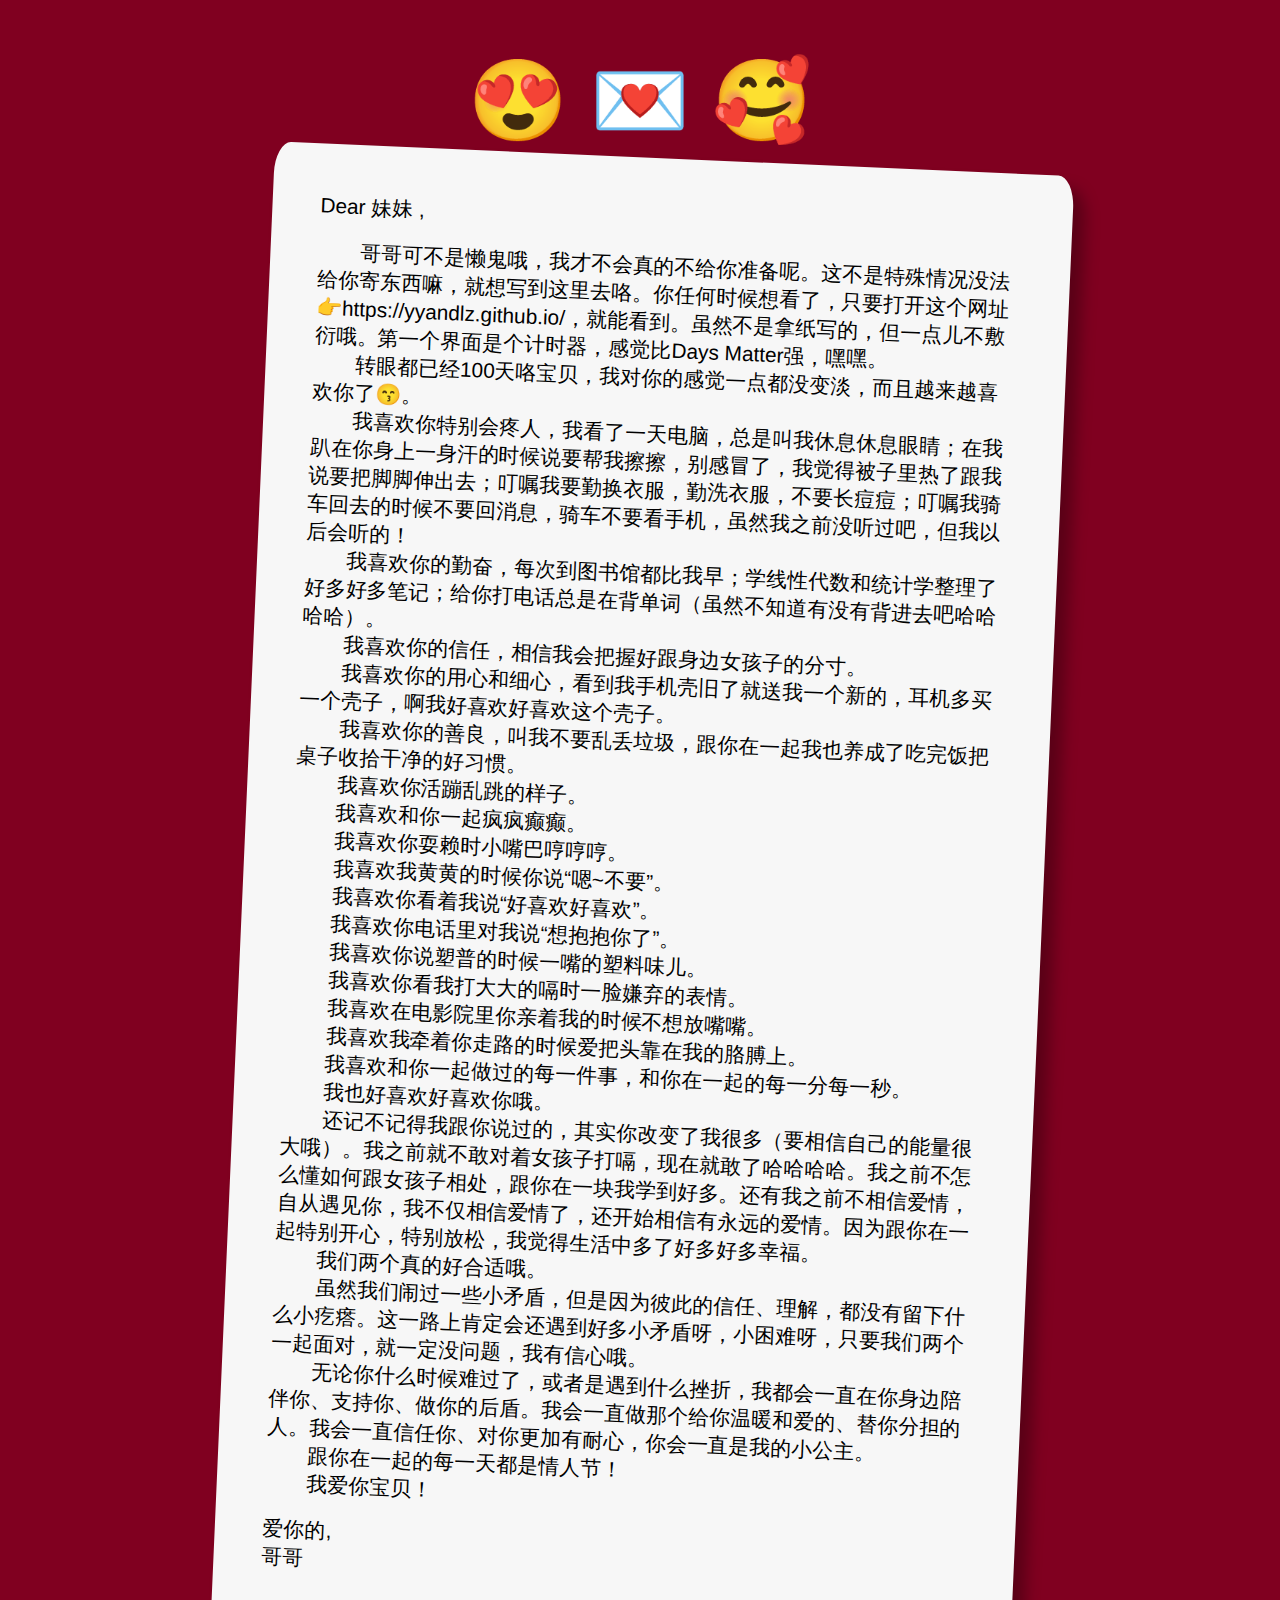
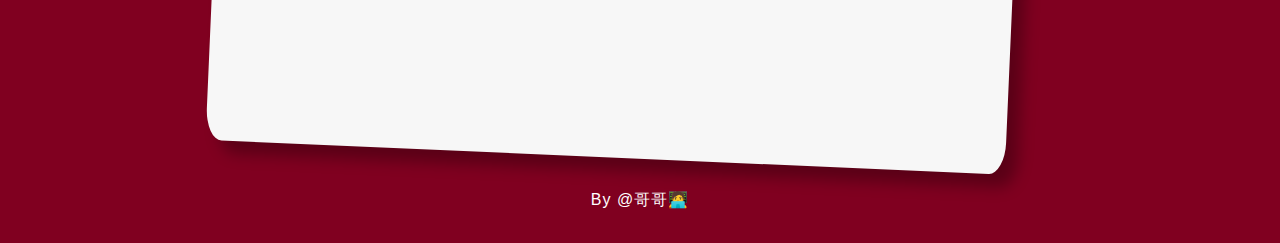
==== toyaya.html @ 60c0b782 "Add files via upload" ====
<!DOCTYPE html>
<html>
    <head>
        <title>To💌YAYA</title>
        <link rel="stylesheet" type="text/css" href="mystyle.css">
    </head>
  
  <body>
    <div class = "wrap">
      <h1>😍 💌 🥰</h1>
      <h6> </h6>
      <div class = "postcard">
  
        <div class = "letter">
          <form action="#" method="post" class="message_form">
            <p class = "push">Dear 妹妹 ,</p><br>
            <br>

              
<p class = "push">&emsp;&emsp;哥哥可不是懒鬼哦，我才不会真的不给你准备呢。这不是特殊情况没法给你寄东西嘛，就想写到这里去咯。你任何时候想看了，只要打开这个网址👉https://yyandlz.github.io/，就能看到。虽然不是拿纸写的，但一点儿不敷衍哦。第一个界面是个计时器，感觉比Days Matter强，嘿嘿。</p><br>
<p class = "push">&emsp;&emsp;转眼都已经100天咯宝贝，我对你的感觉一点都没变淡，而且越来越喜欢你了😙。</p><br>
<p class = "push">&emsp;&emsp;我喜欢你特别会疼人，我看了一天电脑，总是叫我休息休息眼睛；在我趴在你身上一身汗的时候说要帮我擦擦，别感冒了，我觉得被子里热了跟我说要把脚脚伸出去；叮嘱我要勤换衣服，勤洗衣服，不要长痘痘；叮嘱我骑车回去的时候不要回消息，骑车不要看手机，虽然我之前没听过吧，但我以后会听的！</p><br>
<p class = "push">&emsp;&emsp;我喜欢你的勤奋，每次到图书馆都比我早；学线性代数和统计学整理了好多好多笔记；给你打电话总是在背单词（虽然不知道有没有背进去吧哈哈哈哈）。</p><br>
<p class = "push">&emsp;&emsp;我喜欢你的信任，相信我会把握好跟身边女孩子的分寸。</p><br>
<p class = "push">&emsp;&emsp;我喜欢你的用心和细心，看到我手机壳旧了就送我一个新的，耳机多买一个壳子，啊我好喜欢好喜欢这个壳子。</p><br>
<p class = "push">&emsp;&emsp;我喜欢你的善良，叫我不要乱丢垃圾，跟你在一起我也养成了吃完饭把桌子收拾干净的好习惯。</p><br>
<p class = "push">&emsp;&emsp;我喜欢你活蹦乱跳的样子。</p><br>
<p class = "push">&emsp;&emsp;我喜欢和你一起疯疯癫癫。</p><br>
<p class = "push">&emsp;&emsp;我喜欢你耍赖时小嘴巴哼哼哼。</p><br>
<p class = "push">&emsp;&emsp;我喜欢我黄黄的时候你说“嗯~不要”。</p><br>
<p class = "push">&emsp;&emsp;我喜欢你看着我说“好喜欢好喜欢”。</p><br>
<p class = "push">&emsp;&emsp;我喜欢你电话里对我说“想抱抱你了”。</p><br>
<p class = "push">&emsp;&emsp;我喜欢你说塑普的时候一嘴的塑料味儿。</p><br>
<p class = "push">&emsp;&emsp;我喜欢你看我打大大的嗝时一脸嫌弃的表情。</p><br>
<p class = "push">&emsp;&emsp;我喜欢在电影院里你亲着我的时候不想放嘴嘴。</p><br>
<p class = "push">&emsp;&emsp;我喜欢我牵着你走路的时候爱把头靠在我的胳膊上。</p><br>
<p class = "push">&emsp;&emsp;我喜欢和你一起做过的每一件事，和你在一起的每一分每一秒。</p><br>
<p class = "push">&emsp;&emsp;我也好喜欢好喜欢你哦。</p><br>
<p class = "push">&emsp;&emsp;还记不记得我跟你说过的，其实你改变了我很多（要相信自己的能量很大哦）。我之前就不敢对着女孩子打嗝，现在就敢了哈哈哈哈。我之前不怎么懂如何跟女孩子相处，跟你在一块我学到好多。还有我之前不相信爱情，自从遇见你，我不仅相信爱情了，还开始相信有永远的爱情。因为跟你在一起特别开心，特别放松，我觉得生活中多了好多好多幸福。</p><br>
<p class = "push">&emsp;&emsp;我们两个真的好合适哦。</p><br>
<p class = "push">&emsp;&emsp;虽然我们闹过一些小矛盾，但是因为彼此的信任、理解，都没有留下什么小疙瘩。这一路上肯定会还遇到好多小矛盾呀，小困难呀，只要我们两个一起面对，就一定没问题，我有信心哦。</p><br>
<p class = "push">&emsp;&emsp;无论你什么时候难过了，或者是遇到什么挫折，我都会一直在你身边陪伴你、支持你、做你的后盾。我会一直做那个给你温暖和爱的、替你分担的人。我会一直信任你、对你更加有耐心，你会一直是我的小公主。</p><br>
<p class = "push">&emsp;&emsp;跟你在一起的每一天都是情人节！</p><br>
<p class = "push">&emsp;&emsp;我爱你宝贝！</p><br>

            <br>
            <p>爱你的, </p><br>
            <p>哥哥 </p><br>
             
          </form>
        </div>
  

        
      </div>
    </div>
    
    <footer>
      <p>By @哥哥🧑‍💻</p>
    </footer>
    
  </body>

  </html>
---- mystyle.css ----
* {
    box-sizing: border-box;
  }
  
  body {
     font-family: 'Varela Round', 'Quicksand', sans-serif;
    background-color: #800020;
  }
  
  .postcard {
    width: 800px;
    height: 1600px;
    background-color: #f7f7f7;
    margin: 0 auto;
    border-radius: 2%;
    display: flex;
    justify-content: space-between;
    padding: 3em;
    box-shadow: .8em .8em 15px rgba(0,0,0,.3);
     -ms-transform: rotate(2.5deg); /* IE 9 */
      -webkit-transform: rotate(2.5deg); /* Chrome, Safari, Opera */
      transform: rotate(2.5deg);
    -moz-transition: all .5s ease;
    -webkit-transition: all .5s ease;
    -o-transition: all .5s ease;
    transition: all .5s ease;
  }
  
  h1 {
    text-align: center;
    font-size: 5em;
    color: #f7f7f7;
    margin-bottom: -15px;
  }
  
  p {
    display: inline;
    font-size: 1.3em;
    
  }
  
  /*animation*/
  .postcard:hover,
  .postcard:active,
  .postcard:focus{
    -ms-transform: rotate(0deg); /* IE 9 */
    -webkit-transform: rotate(0deg); /* Chrome, Safari, Opera */
    transform: rotate(0deg);
    -moz-transition: all .5s ease;
    -webkit-transition: all .5s ease;
    -o-transition: all .5s ease;
    transition: all .5s ease;
  
  
  }
  
  /*form*/
  input,
  textarea {
    border: none;
    border-radius: 4%;
    height: 1.9em;
    padding: .7em;
    font-size: 1.3em;
    font-family: 'Varela Round', 'Quicksand', sans-serif;
  }
  
  input:focus,
  textarea:focus {
     outline-color: pink;
  }
  
  .mail_stamp {
    width: 100px;
    float: right;
  }
  
  #address {
    text-decoration: underline;
  }
  
  textarea {
    overflow: auto;
    resize: none;
    height: 10em;
    width: 17em;
    margin-top: .5em;
    margin-bottom: 1em;
  }
  
  .push{
    margin-bottom: 1em;
    margin-top: .5em;

  }
  
  #recipient_email{
    margin-top: 4.5em;
    margin-bottom: 1.5em;
  }
  
  /*footer*/
  footer {
    margin: 2em auto;
    text-align: center;
    font-family: 'Varela Round', 'Quicksand', sans-serif;
    color: white;
  }
  
  footer p {
    font-size: 1em;
    letter-spacing: 1px;
  }
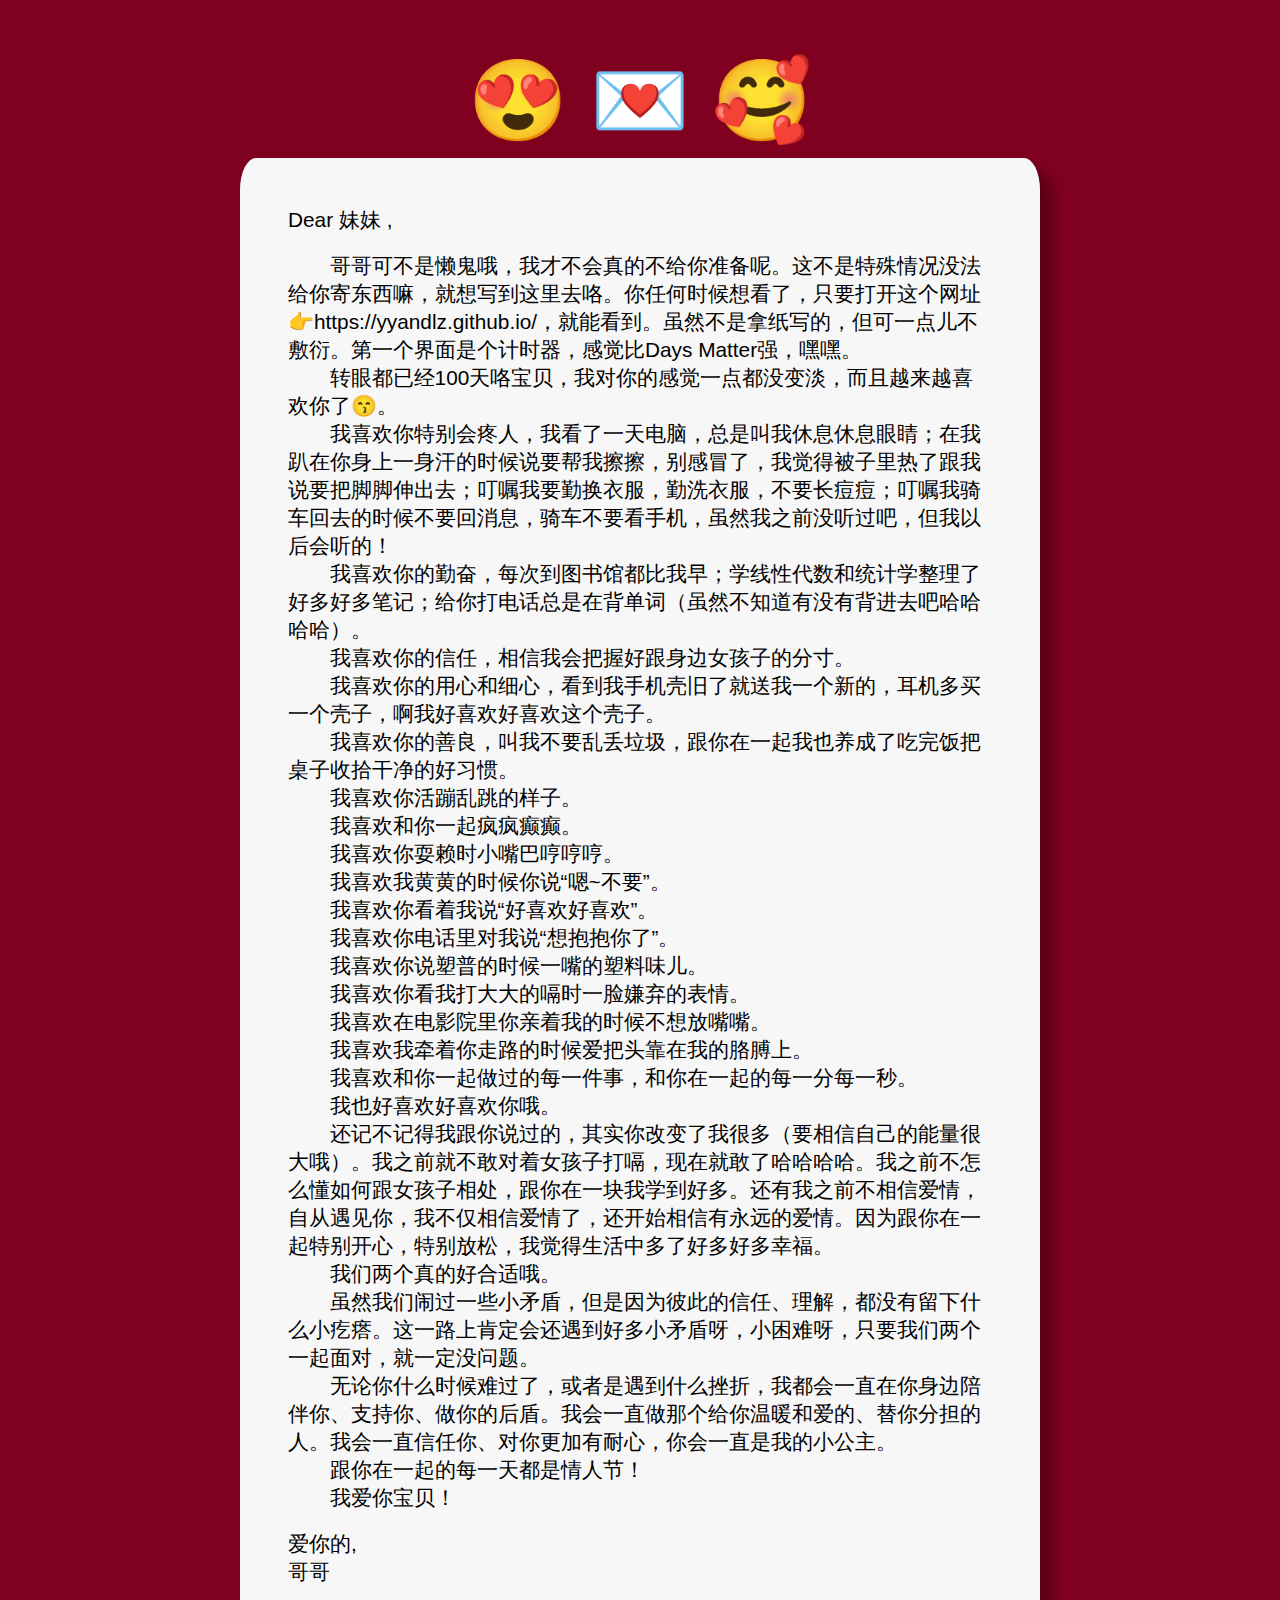
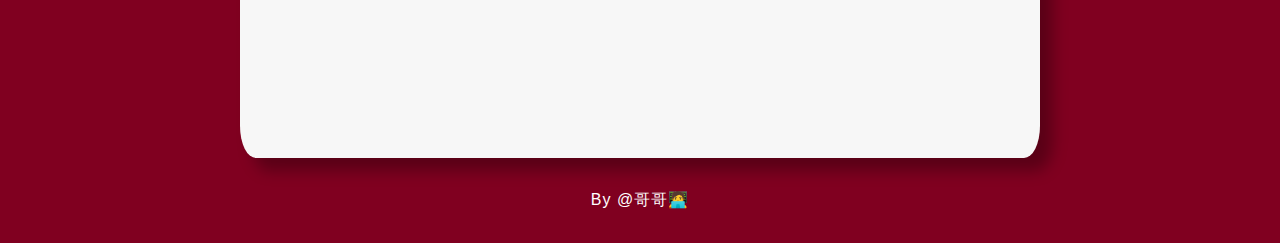
==== commit 18c68ec3: "Add files via upload" ====
--- a/toyaya.html
+++ b/toyaya.html
@@ -18,7 +18,7 @@
             <br>
 
               
-<p class = "push">&emsp;&emsp;哥哥可不是懒鬼哦，我才不会真的不给你准备呢。这不是特殊情况没法给你寄东西嘛，就想写到这里去咯。你任何时候想看了，只要打开这个网址👉https://yyandlz.github.io/，就能看到。虽然不是拿纸写的，但一点儿不敷衍哦。第一个界面是个计时器，感觉比Days Matter强，嘿嘿。</p><br>
+<p class = "push">&emsp;&emsp;哥哥可不是懒鬼哦，我才不会真的不给你准备呢。这不是特殊情况没法给你寄东西嘛，就想写到这里去咯。你任何时候想看了，只要打开这个网址👉https://yyandlz.github.io/，就能看到。虽然不是拿纸写的，但可一点儿不敷衍。第一个界面是个计时器，感觉比Days Matter强，嘿嘿。</p><br>
 <p class = "push">&emsp;&emsp;转眼都已经100天咯宝贝，我对你的感觉一点都没变淡，而且越来越喜欢你了😙。</p><br>
 <p class = "push">&emsp;&emsp;我喜欢你特别会疼人，我看了一天电脑，总是叫我休息休息眼睛；在我趴在你身上一身汗的时候说要帮我擦擦，别感冒了，我觉得被子里热了跟我说要把脚脚伸出去；叮嘱我要勤换衣服，勤洗衣服，不要长痘痘；叮嘱我骑车回去的时候不要回消息，骑车不要看手机，虽然我之前没听过吧，但我以后会听的！</p><br>
 <p class = "push">&emsp;&emsp;我喜欢你的勤奋，每次到图书馆都比我早；学线性代数和统计学整理了好多好多笔记；给你打电话总是在背单词（虽然不知道有没有背进去吧哈哈哈哈）。</p><br>
@@ -39,7 +39,7 @@
 <p class = "push">&emsp;&emsp;我也好喜欢好喜欢你哦。</p><br>
 <p class = "push">&emsp;&emsp;还记不记得我跟你说过的，其实你改变了我很多（要相信自己的能量很大哦）。我之前就不敢对着女孩子打嗝，现在就敢了哈哈哈哈。我之前不怎么懂如何跟女孩子相处，跟你在一块我学到好多。还有我之前不相信爱情，自从遇见你，我不仅相信爱情了，还开始相信有永远的爱情。因为跟你在一起特别开心，特别放松，我觉得生活中多了好多好多幸福。</p><br>
 <p class = "push">&emsp;&emsp;我们两个真的好合适哦。</p><br>
-<p class = "push">&emsp;&emsp;虽然我们闹过一些小矛盾，但是因为彼此的信任、理解，都没有留下什么小疙瘩。这一路上肯定会还遇到好多小矛盾呀，小困难呀，只要我们两个一起面对，就一定没问题，我有信心哦。</p><br>
+<p class = "push">&emsp;&emsp;虽然我们闹过一些小矛盾，但是因为彼此的信任、理解，都没有留下什么小疙瘩。这一路上肯定会还遇到好多小矛盾呀，小困难呀，只要我们两个一起面对，就一定没问题。</p><br>
 <p class = "push">&emsp;&emsp;无论你什么时候难过了，或者是遇到什么挫折，我都会一直在你身边陪伴你、支持你、做你的后盾。我会一直做那个给你温暖和爱的、替你分担的人。我会一直信任你、对你更加有耐心，你会一直是我的小公主。</p><br>
 <p class = "push">&emsp;&emsp;跟你在一起的每一天都是情人节！</p><br>
 <p class = "push">&emsp;&emsp;我爱你宝贝！</p><br>
--- a/mystyle.css
+++ b/mystyle.css
@@ -17,9 +17,9 @@
     justify-content: space-between;
     padding: 3em;
     box-shadow: .8em .8em 15px rgba(0,0,0,.3);
-     -ms-transform: rotate(2.5deg); /* IE 9 */
-      -webkit-transform: rotate(2.5deg); /* Chrome, Safari, Opera */
-      transform: rotate(2.5deg);
+     -ms-transform: rotate(0deg); 
+      -webkit-transform: rotate(0deg); 
+      transform: rotate(0deg);
     -moz-transition: all .5s ease;
     -webkit-transition: all .5s ease;
     -o-transition: all .5s ease;
@@ -43,9 +43,9 @@
   .postcard:hover,
   .postcard:active,
   .postcard:focus{
-    -ms-transform: rotate(0deg); /* IE 9 */
-    -webkit-transform: rotate(0deg); /* Chrome, Safari, Opera */
-    transform: rotate(0deg);
+    -ms-transform: rotate(2deg); 
+    -webkit-transform: rotate(2deg); 
+    transform: rotate(2deg);
     -moz-transition: all .5s ease;
     -webkit-transition: all .5s ease;
     -o-transition: all .5s ease;
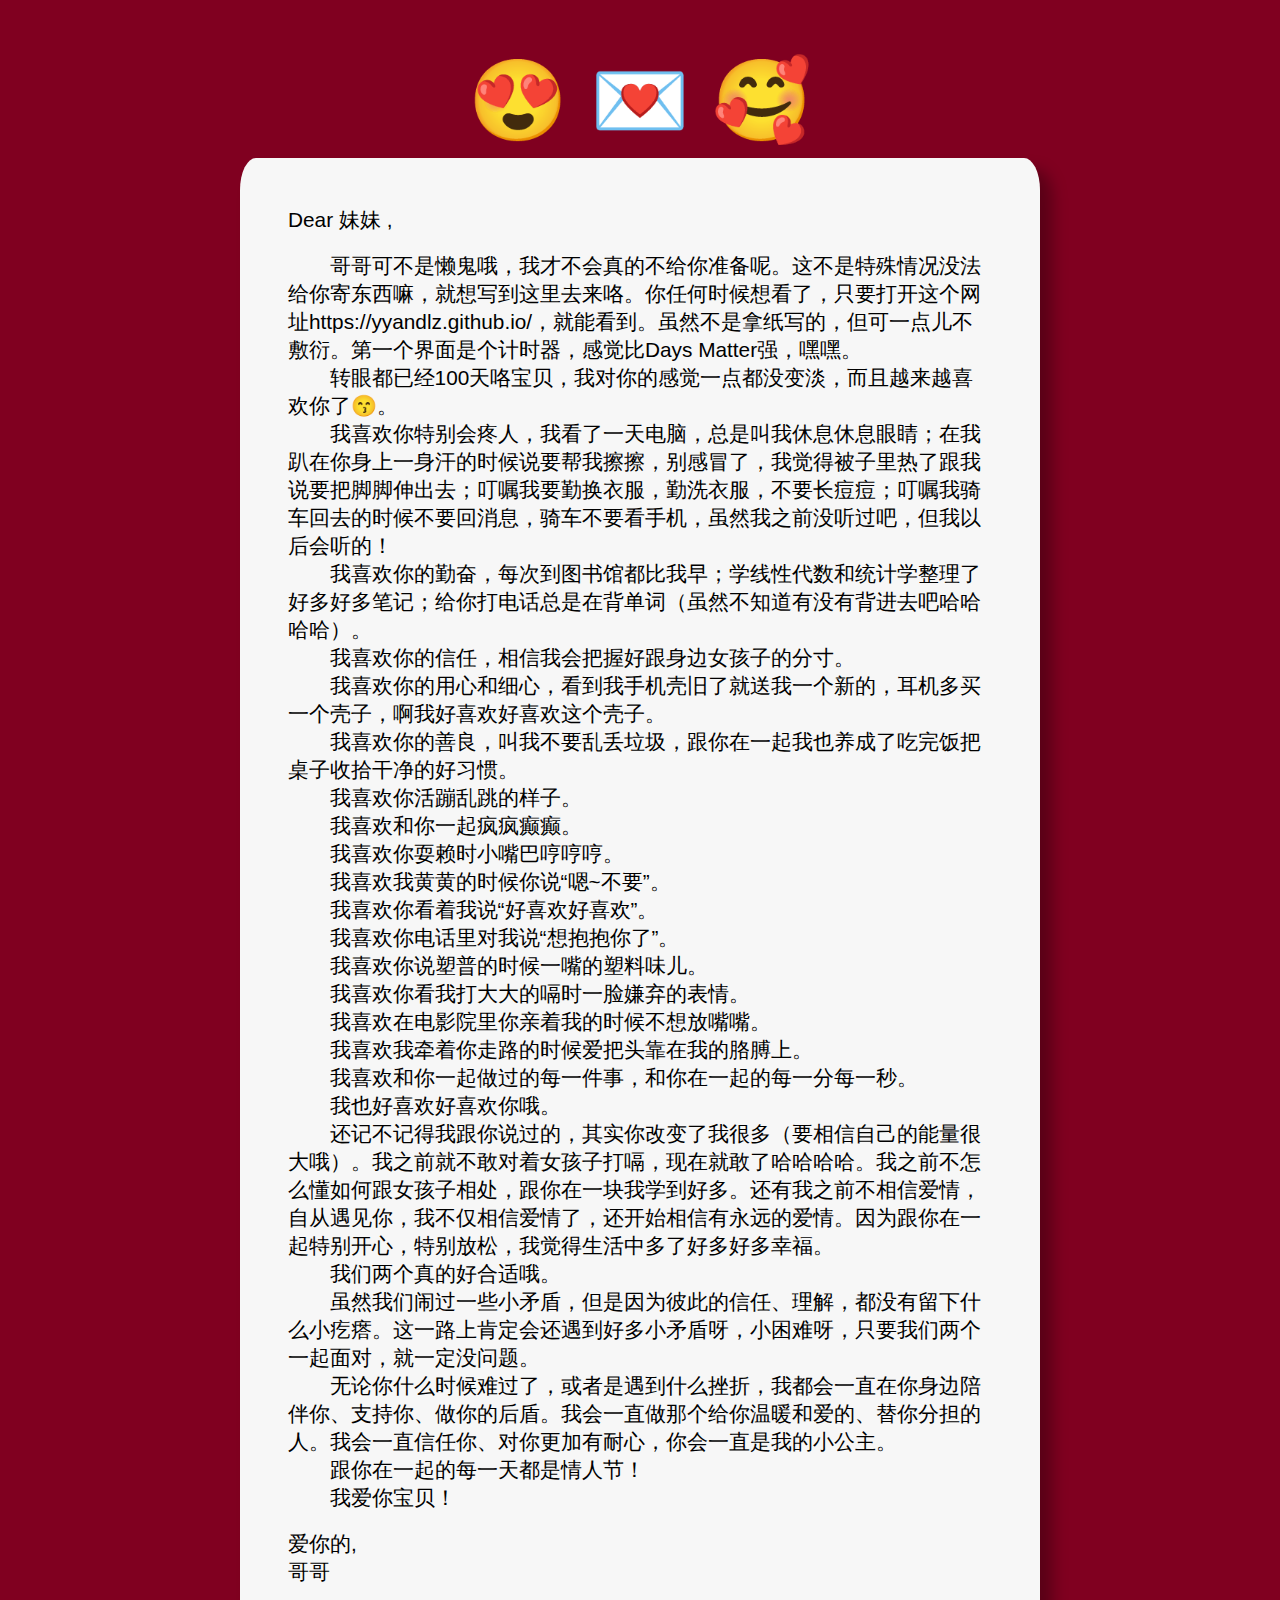
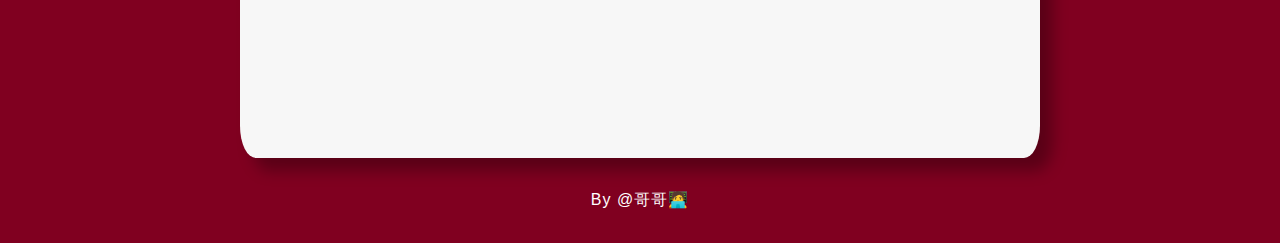
==== commit 90ce5cfa: "Add files via upload" ====
--- a/toyaya.html
+++ b/toyaya.html
@@ -18,7 +18,7 @@
             <br>
 
               
-<p class = "push">&emsp;&emsp;哥哥可不是懒鬼哦，我才不会真的不给你准备呢。这不是特殊情况没法给你寄东西嘛，就想写到这里去咯。你任何时候想看了，只要打开这个网址👉https://yyandlz.github.io/，就能看到。虽然不是拿纸写的，但可一点儿不敷衍。第一个界面是个计时器，感觉比Days Matter强，嘿嘿。</p><br>
+<p class = "push">&emsp;&emsp;哥哥可不是懒鬼哦，我才不会真的不给你准备呢。这不是特殊情况没法给你寄东西嘛，就想写到这里去来咯。你任何时候想看了，只要打开这个网址https://yyandlz.github.io/，就能看到。虽然不是拿纸写的，但可一点儿不敷衍。第一个界面是个计时器，感觉比Days Matter强，嘿嘿。</p><br>
 <p class = "push">&emsp;&emsp;转眼都已经100天咯宝贝，我对你的感觉一点都没变淡，而且越来越喜欢你了😙。</p><br>
 <p class = "push">&emsp;&emsp;我喜欢你特别会疼人，我看了一天电脑，总是叫我休息休息眼睛；在我趴在你身上一身汗的时候说要帮我擦擦，别感冒了，我觉得被子里热了跟我说要把脚脚伸出去；叮嘱我要勤换衣服，勤洗衣服，不要长痘痘；叮嘱我骑车回去的时候不要回消息，骑车不要看手机，虽然我之前没听过吧，但我以后会听的！</p><br>
 <p class = "push">&emsp;&emsp;我喜欢你的勤奋，每次到图书馆都比我早；学线性代数和统计学整理了好多好多笔记；给你打电话总是在背单词（虽然不知道有没有背进去吧哈哈哈哈）。</p><br>
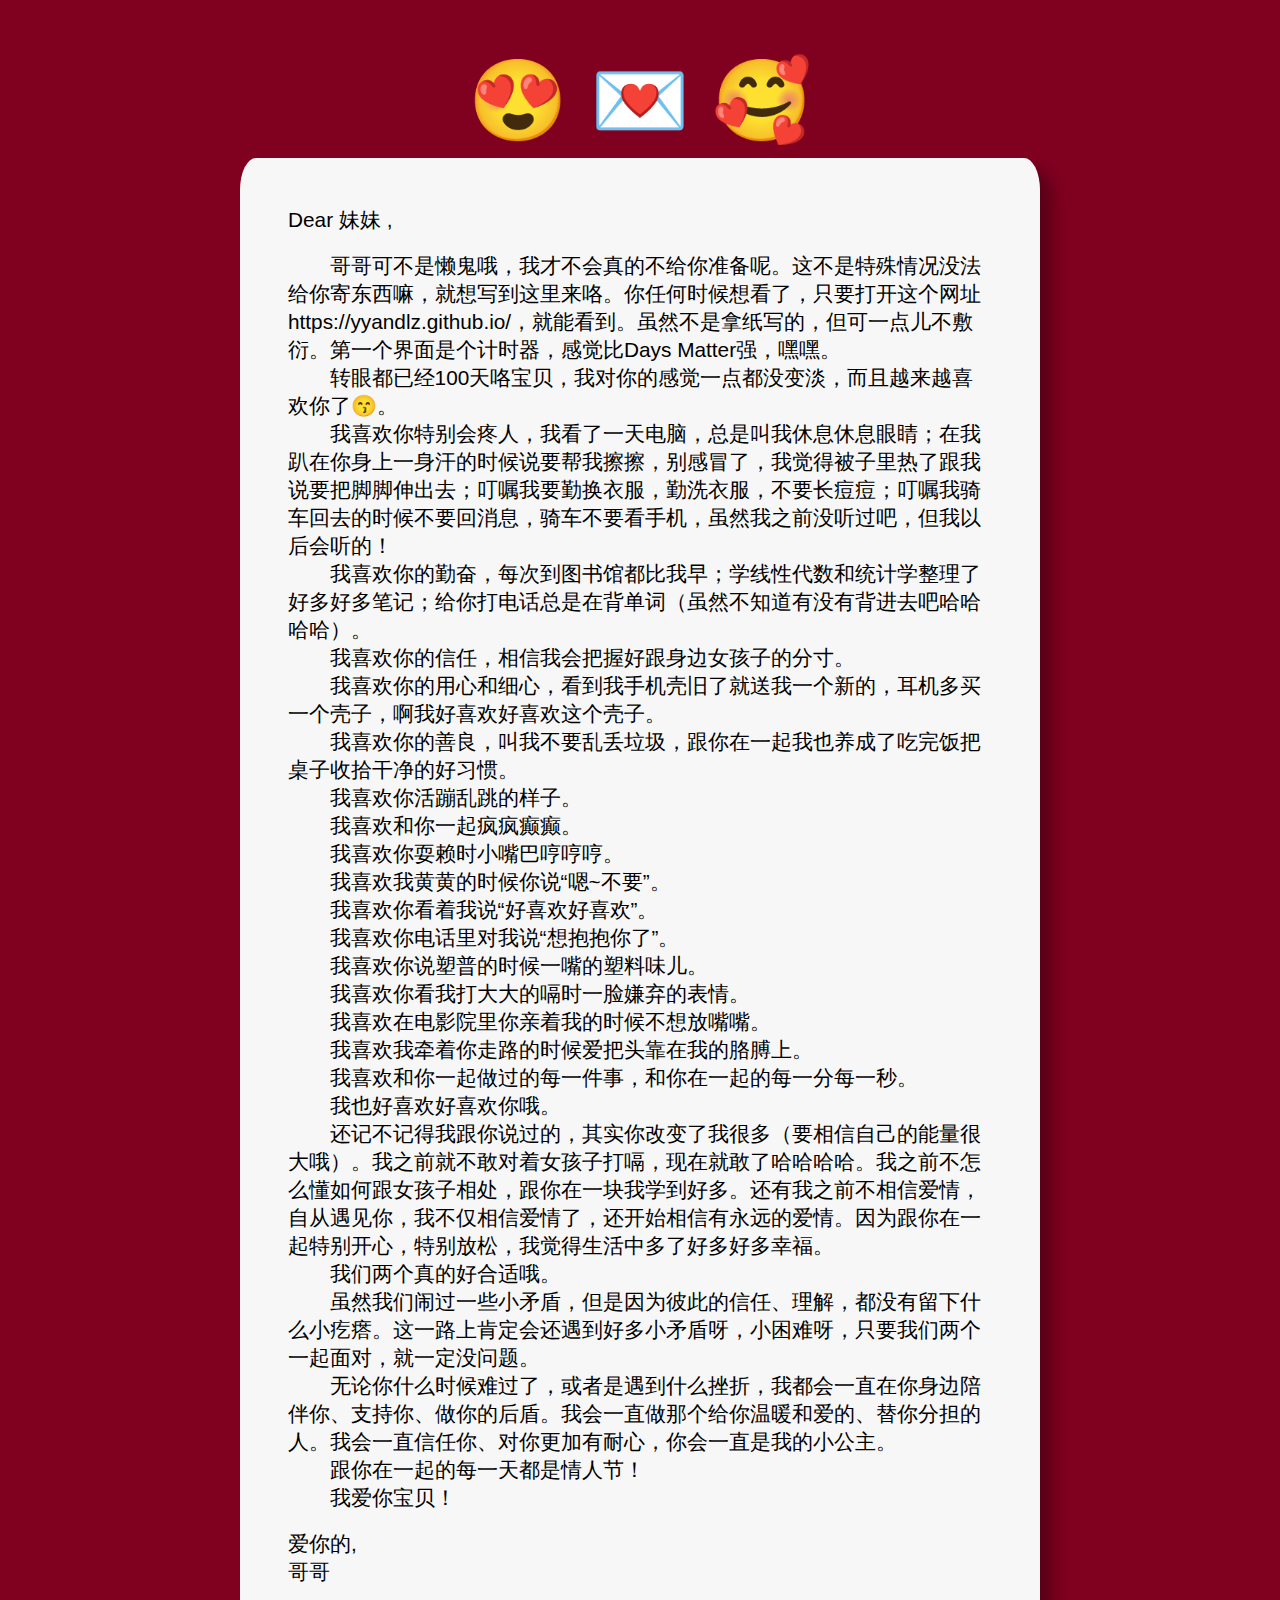
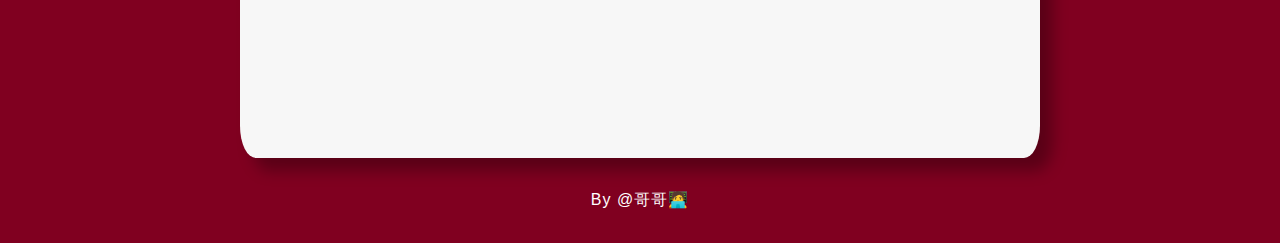
==== commit 1f20e960: "Add files via upload" ====
--- a/toyaya.html
+++ b/toyaya.html
@@ -18,7 +18,7 @@
             <br>
 
               
-<p class = "push">&emsp;&emsp;哥哥可不是懒鬼哦，我才不会真的不给你准备呢。这不是特殊情况没法给你寄东西嘛，就想写到这里去来咯。你任何时候想看了，只要打开这个网址https://yyandlz.github.io/，就能看到。虽然不是拿纸写的，但可一点儿不敷衍。第一个界面是个计时器，感觉比Days Matter强，嘿嘿。</p><br>
+<p class = "push">&emsp;&emsp;哥哥可不是懒鬼哦，我才不会真的不给你准备呢。这不是特殊情况没法给你寄东西嘛，就想写到这里来咯。你任何时候想看了，只要打开这个网址https://yyandlz.github.io/，就能看到。虽然不是拿纸写的，但可一点儿不敷衍。第一个界面是个计时器，感觉比Days Matter强，嘿嘿。</p><br>
 <p class = "push">&emsp;&emsp;转眼都已经100天咯宝贝，我对你的感觉一点都没变淡，而且越来越喜欢你了😙。</p><br>
 <p class = "push">&emsp;&emsp;我喜欢你特别会疼人，我看了一天电脑，总是叫我休息休息眼睛；在我趴在你身上一身汗的时候说要帮我擦擦，别感冒了，我觉得被子里热了跟我说要把脚脚伸出去；叮嘱我要勤换衣服，勤洗衣服，不要长痘痘；叮嘱我骑车回去的时候不要回消息，骑车不要看手机，虽然我之前没听过吧，但我以后会听的！</p><br>
 <p class = "push">&emsp;&emsp;我喜欢你的勤奋，每次到图书馆都比我早；学线性代数和统计学整理了好多好多笔记；给你打电话总是在背单词（虽然不知道有没有背进去吧哈哈哈哈）。</p><br>
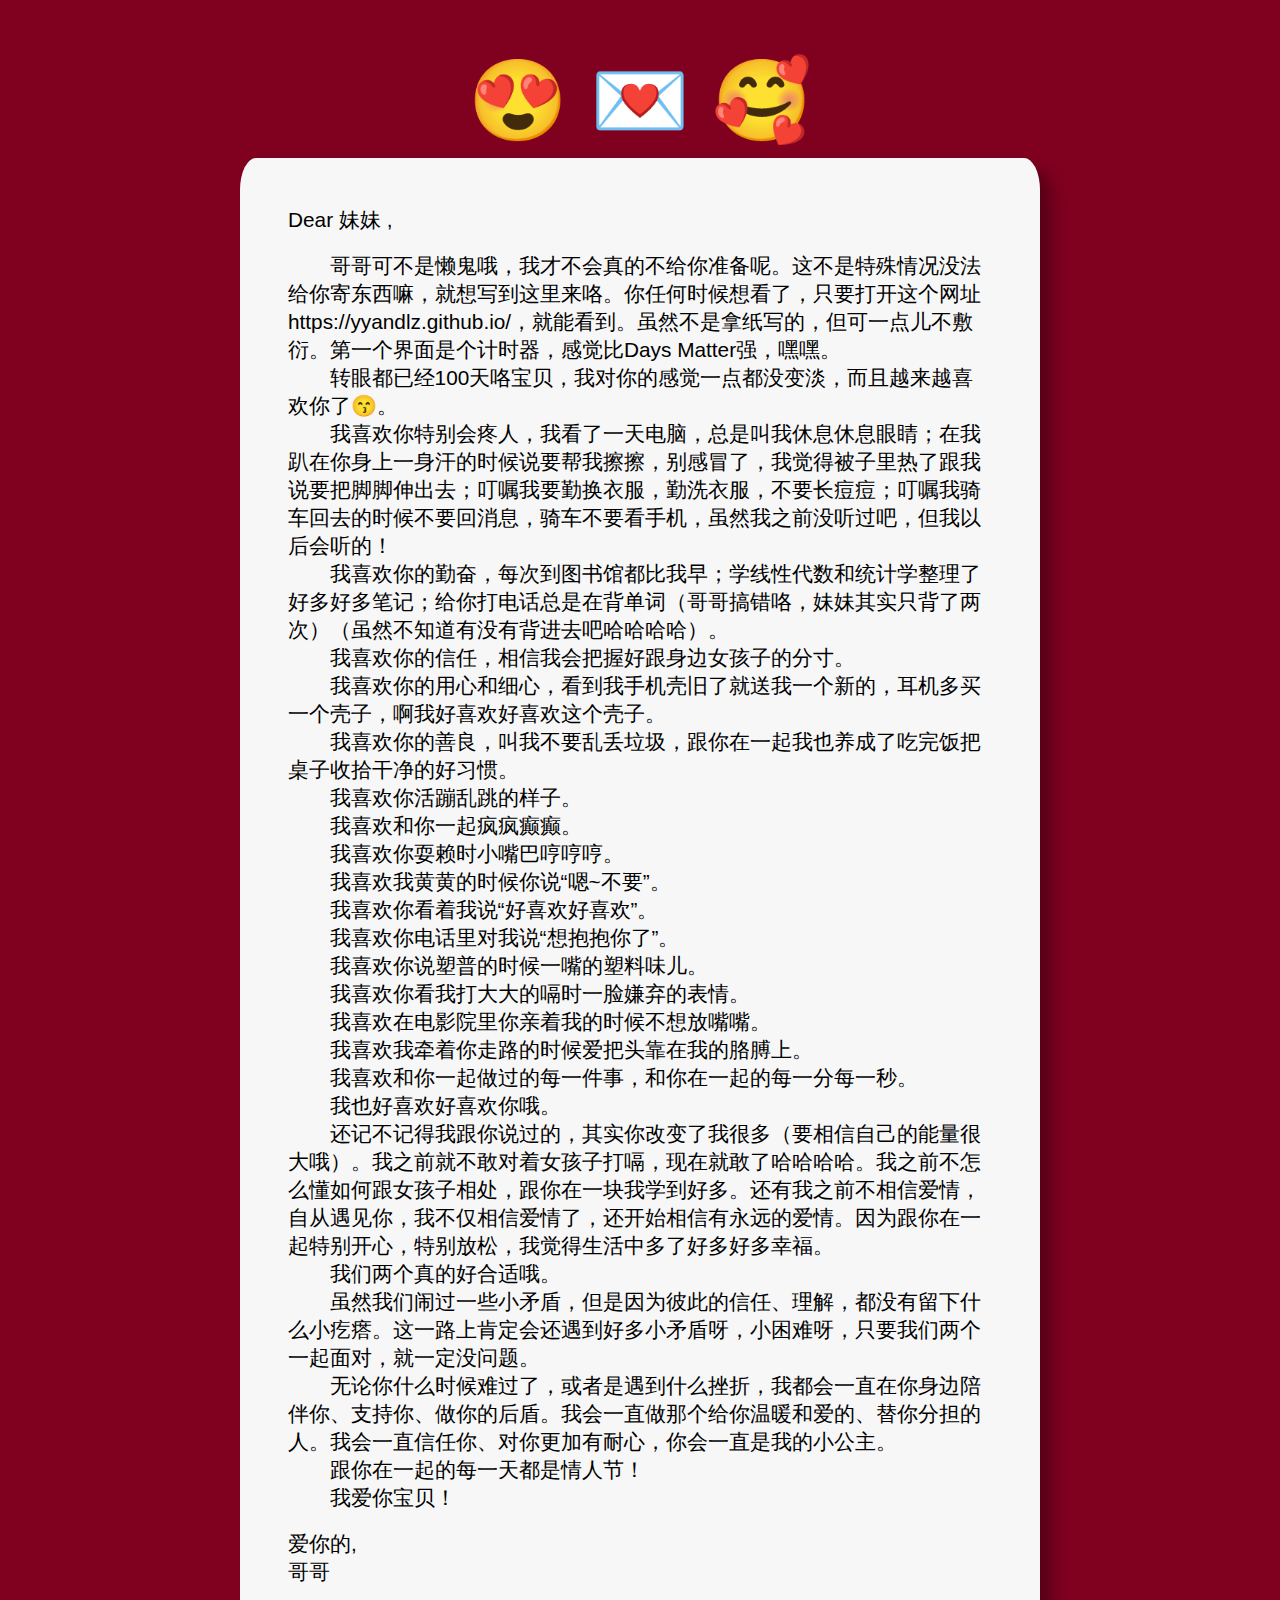
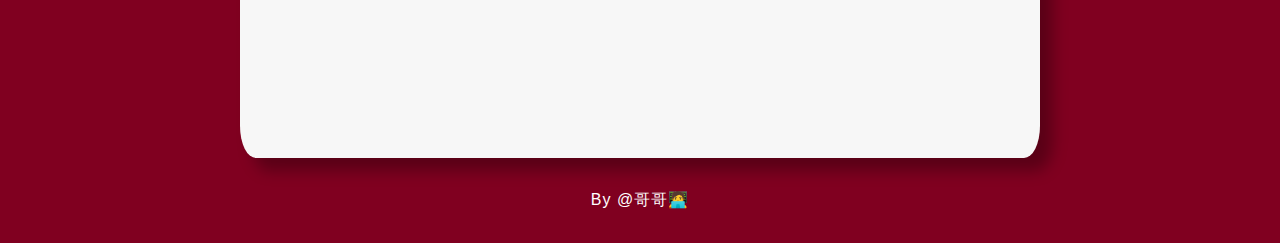
==== commit fd5b0a91: "Add files via upload" ====
--- a/toyaya.html
+++ b/toyaya.html
@@ -21,7 +21,7 @@
 <p class = "push">&emsp;&emsp;哥哥可不是懒鬼哦，我才不会真的不给你准备呢。这不是特殊情况没法给你寄东西嘛，就想写到这里来咯。你任何时候想看了，只要打开这个网址https://yyandlz.github.io/，就能看到。虽然不是拿纸写的，但可一点儿不敷衍。第一个界面是个计时器，感觉比Days Matter强，嘿嘿。</p><br>
 <p class = "push">&emsp;&emsp;转眼都已经100天咯宝贝，我对你的感觉一点都没变淡，而且越来越喜欢你了😙。</p><br>
 <p class = "push">&emsp;&emsp;我喜欢你特别会疼人，我看了一天电脑，总是叫我休息休息眼睛；在我趴在你身上一身汗的时候说要帮我擦擦，别感冒了，我觉得被子里热了跟我说要把脚脚伸出去；叮嘱我要勤换衣服，勤洗衣服，不要长痘痘；叮嘱我骑车回去的时候不要回消息，骑车不要看手机，虽然我之前没听过吧，但我以后会听的！</p><br>
-<p class = "push">&emsp;&emsp;我喜欢你的勤奋，每次到图书馆都比我早；学线性代数和统计学整理了好多好多笔记；给你打电话总是在背单词（虽然不知道有没有背进去吧哈哈哈哈）。</p><br>
+<p class = "push">&emsp;&emsp;我喜欢你的勤奋，每次到图书馆都比我早；学线性代数和统计学整理了好多好多笔记；给你打电话总是在背单词（哥哥搞错咯，妹妹其实只背了两次）（虽然不知道有没有背进去吧哈哈哈哈）。</p><br>
 <p class = "push">&emsp;&emsp;我喜欢你的信任，相信我会把握好跟身边女孩子的分寸。</p><br>
 <p class = "push">&emsp;&emsp;我喜欢你的用心和细心，看到我手机壳旧了就送我一个新的，耳机多买一个壳子，啊我好喜欢好喜欢这个壳子。</p><br>
 <p class = "push">&emsp;&emsp;我喜欢你的善良，叫我不要乱丢垃圾，跟你在一起我也养成了吃完饭把桌子收拾干净的好习惯。</p><br>
